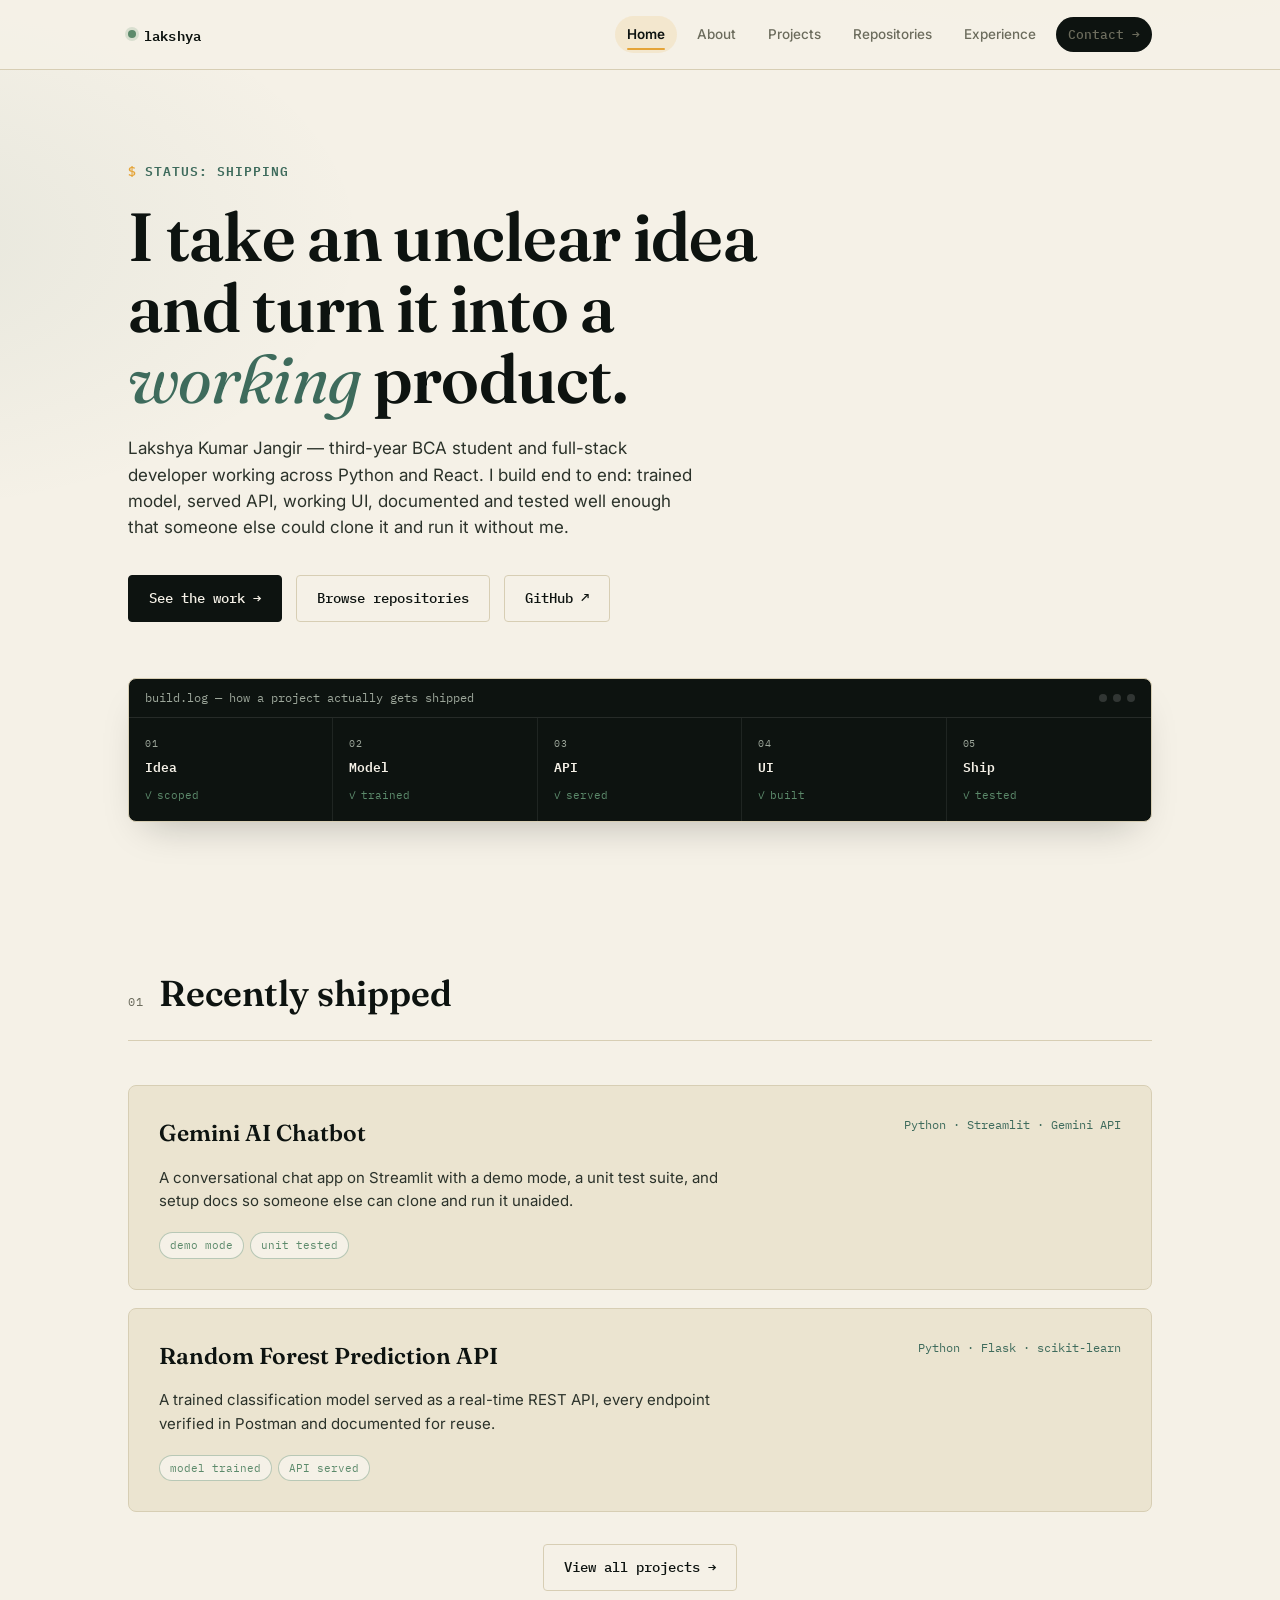
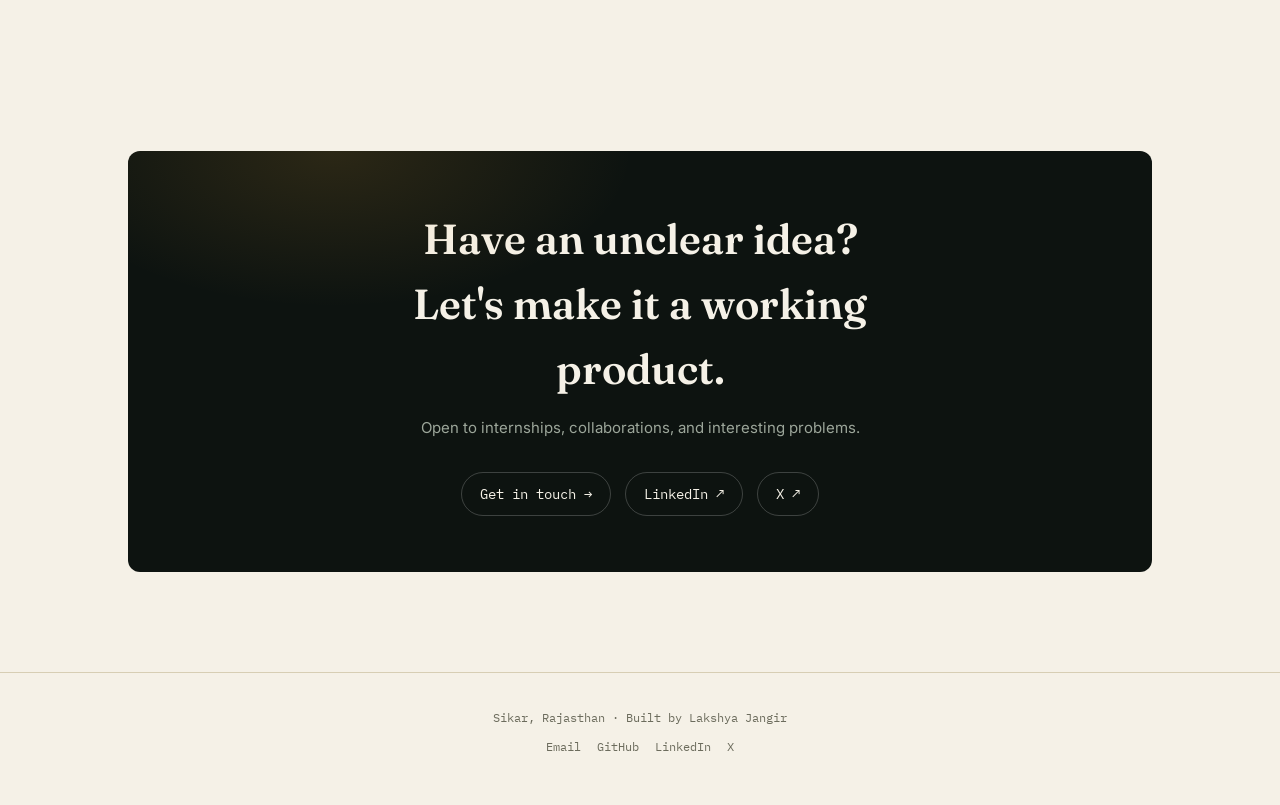
==== files/site/index.html @ 77c8418e "init" ====
<!DOCTYPE html>
<html lang="en">
<head>
<meta charset="UTF-8">
<meta name="viewport" content="width=device-width, initial-scale=1.0">
<title>Lakshya Jangir — Full-Stack Developer</title>
<meta name="description" content="Lakshya Kumar Jangir — Full-stack developer (Python/React) building working products end to end.">
<link rel="stylesheet" href="css/style.css">
</head>
<body>
<div id="scroll-progress"></div>

<header>
  <nav>
    <a class="logo" href="index.html"><span class="dot"></span>lakshya</a>
    <div class="navlinks">
      <a href="index.html">Home</a>
      <a href="about.html">About</a>
      <a href="projects.html">Projects</a>
      <a href="repositories.html">Repositories</a>
      <a href="experience.html">Experience</a>
      <a href="contact.html" class="nav-cta">Contact →</a>
    </div>
    <button class="navtoggle" aria-label="Menu"><span></span><span></span><span></span></button>
  </nav>
</header>

<main>
  <section class="hero" style="padding:88px 0 64px;">
    <div class="wrap">
      <div class="eyebrow">status: shipping</div>
      <h1 style="font-family:'Fraunces',serif; font-weight:600; font-size:clamp(38px,6vw,68px); line-height:1.04; letter-spacing:-0.01em; max-width:15ch;">
        I take an unclear idea and turn it into a <em style="font-style:italic; font-weight:400; color:var(--teal);">working</em> product.
      </h1>
      <p class="hero-sub" style="max-width:52ch; margin-top:22px; font-size:17px; color:#2b322a;">
        Lakshya Kumar Jangir — third-year BCA student and full-stack developer working across Python and React. I build end to end: trained model, served API, working UI, documented and tested well enough that someone else could clone it and run it without me.
      </p>
      <div class="hero-actions" style="display:flex; gap:14px; margin-top:34px; flex-wrap:wrap;">
        <a class="btn btn-primary" href="projects.html">See the work →</a>
        <a class="btn btn-ghost" href="repositories.html">Browse repositories</a>
        <a class="btn btn-ghost" href="https://github.com/lakshya0-coder" target="_blank" rel="noopener">GitHub ↗</a>
      </div>

      <div class="pipeline" style="margin-top:56px;">
        <div class="pipeline-head">
          <span>build.log — how a project actually gets shipped</span>
          <span class="lights"><span></span><span></span><span></span></span>
        </div>
        <div class="pipeline-stages">
          <div class="stage"><div class="num">01</div><div class="name">Idea</div><div class="status">scoped</div></div>
          <div class="stage"><div class="num">02</div><div class="name">Model</div><div class="status">trained</div></div>
          <div class="stage"><div class="num">03</div><div class="name">API</div><div class="status">served</div></div>
          <div class="stage"><div class="num">04</div><div class="name">UI</div><div class="status">built</div></div>
          <div class="stage"><div class="num">05</div><div class="name">Ship</div><div class="status">tested</div></div>
        </div>
      </div>
    </div>
  </section>

  <section>
    <div class="wrap">
      <div class="section-head sr">
        <span class="section-tag">01</span>
        <h2 class="section-title">Recently shipped</h2>
      </div>
      <div class="card-grid">
        <div class="card sr">
          <div class="card-top">
            <div class="card-title"><a href="https://github.com/lakshya0-coder/AI-Agent" target="_blank" rel="noopener">Gemini AI Chatbot</a></div>
            <div class="card-stack">Python · Streamlit · Gemini API</div>
          </div>
          <div class="card-desc">A conversational chat app on Streamlit with a demo mode, a unit test suite, and setup docs so someone else can clone and run it unaided.</div>
          <div class="chips"><span class="chip done">demo mode</span><span class="chip done">unit tested</span></div>
        </div>
        <div class="card sr sr-delay-1">
          <div class="card-top">
            <div class="card-title"><a href="https://github.com/lakshya0-coder/Random-Forest-API-Testing" target="_blank" rel="noopener">Random Forest Prediction API</a></div>
            <div class="card-stack">Python · Flask · scikit-learn</div>
          </div>
          <div class="card-desc">A trained classification model served as a real-time REST API, every endpoint verified in Postman and documented for reuse.</div>
          <div class="chips"><span class="chip done">model trained</span><span class="chip done">API served</span></div>
        </div>
      </div>
      <div style="text-align:center; margin-top:32px;">
        <a class="btn btn-ghost sr" href="projects.html">View all projects →</a>
      </div>
    </div>
  </section>

  <section>
    <div class="wrap">
      <div class="contact-box sr">
        <h2>Have an unclear idea? Let's make it a working product.</h2>
        <p>Open to internships, collaborations, and interesting problems.</p>
        <div class="contact-links">
          <a href="contact.html">Get in touch →</a>
          <a href="https://www.linkedin.com/in/lakshya2800/" target="_blank" rel="noopener">LinkedIn ↗</a>
          <a href="https://x.com/LakshyaJan44889" target="_blank" rel="noopener">X ↗</a>
        </div>
      </div>
    </div>
  </section>
</main>

<footer>
  <div>Sikar, Rajasthan · Built by Lakshya Jangir</div>
  <div class="foot-links">
    <a href="mailto:lakshyajangir5656@gmail.com">Email</a>
    <a href="https://github.com/lakshya0-coder" target="_blank" rel="noopener">GitHub</a>
    <a href="https://www.linkedin.com/in/lakshya2800/" target="_blank" rel="noopener">LinkedIn</a>
    <a href="https://x.com/LakshyaJan44889" target="_blank" rel="noopener">X</a>
  </div>
</footer>

<button id="to-top" aria-label="Back to top">↑</button>
<script src="js/main.js"></script>
</body>
</html>
---- files/site/css/style.css ----
/* ===================================================
   Lakshya Jangir — Portfolio
   Theme: "build.log" — a shipped-software pipeline
=================================================== */

@import url('https://fonts.googleapis.com/css2?family=Fraunces:opsz,wght@9..144,400;9..144,500;9..144,600;9..144,700&family=Inter:wght@400;500;600;700&family=IBM+Plex+Mono:wght@400;500;600&display=swap');

:root{
  --ink:#0D1310;
  --ink-2:#182019;
  --ink-3:#232D24;
  --paper:#F5F1E7;
  --paper-2:#EBE4D0;
  --paper-3:#E1D8BE;
  --amber:#E5A438;
  --amber-soft:rgba(229,164,56,0.14);
  --teal:#3E6B5C;
  --teal-soft:rgba(62,107,92,0.12);
  --rust:#C0603C;
  --rule:#D7CEB4;
  --muted:#6C6C5D;
  --muted-on-ink:#9CA69A;
  --ok:#5C8A6B;
  --radius:6px;
  --shadow:0 18px 40px -18px rgba(13,19,16,0.28);
}

*{box-sizing:border-box; margin:0; padding:0;}
html{scroll-behavior:smooth;}
@media (prefers-reduced-motion: reduce){
  html{scroll-behavior:auto;}
  *{animation-duration:0.01ms !important; animation-iteration-count:1 !important; transition-duration:0.01ms !important; scroll-behavior:auto !important;}
}

body{
  background:
    radial-gradient(1100px 520px at 85% -10%, rgba(229,164,56,0.09), transparent 60%),
    radial-gradient(900px 500px at -10% 10%, rgba(62,107,92,0.08), transparent 55%),
    var(--paper);
  color:var(--ink);
  font-family:'Inter', sans-serif;
  line-height:1.55;
  -webkit-font-smoothing:antialiased;
  overflow-x:hidden;
}
a{color:inherit;}
::selection{background:var(--amber); color:var(--ink);}
img{max-width:100%; display:block;}

.wrap{max-width:1080px; margin:0 auto; padding:0 28px;}

/* ---------- page load transition ---------- */
body{opacity:0; animation:pageIn 0.55s ease forwards;}
@keyframes pageIn{ to{opacity:1;} }
.reveal-up{opacity:0; transform:translateY(0);}

/* ---------- progress bar ---------- */
#scroll-progress{
  position:fixed; top:0; left:0; height:2px; width:0%;
  background:linear-gradient(90deg, var(--teal), var(--amber));
  z-index:200; transition:width 0.1s linear;
}

/* ---------- NAV ---------- */
header{
  position:sticky; top:0; z-index:100;
  background:rgba(245,241,231,0.86);
  backdrop-filter:blur(10px);
  border-bottom:1px solid var(--rule);
}
nav{
  display:flex; align-items:center; justify-content:space-between;
  padding:16px 28px; max-width:1080px; margin:0 auto;
}
.logo{
  font-family:'IBM Plex Mono', monospace;
  font-size:14px; font-weight:600;
  letter-spacing:0.01em;
  display:flex; align-items:center; gap:8px;
  text-decoration:none;
}
.logo .dot{
  width:8px; height:8px; border-radius:50%;
  background:var(--ok);
  box-shadow:0 0 0 3px rgba(92,138,107,0.18);
  animation:pulse 2.4s ease-in-out infinite;
  flex-shrink:0;
}
@keyframes pulse{
  0%,100%{box-shadow:0 0 0 3px rgba(92,138,107,0.18);}
  50%{box-shadow:0 0 0 6px rgba(92,138,107,0.06);}
}
.navlinks{display:flex; align-items:center; gap:8px; font-size:13.5px; font-weight:500;}
.navlinks a{
  text-decoration:none; color:var(--muted);
  padding:8px 12px; border-radius:100px;
  position:relative;
  transition:color 0.2s ease, background 0.2s ease;
}
.navlinks a:hover, .navlinks a:focus-visible{color:var(--ink); background:var(--paper-2);}
.navlinks a.active{color:var(--ink); background:var(--amber-soft); font-weight:600;}
.navlinks a.active::after{
  content:''; position:absolute; left:12px; right:12px; bottom:3px;
  height:2px; background:var(--amber); border-radius:2px;
}
.nav-cta{
  font-family:'IBM Plex Mono', monospace; font-size:12.5px;
  background:var(--ink); color:var(--paper);
  padding:9px 16px; border-radius:100px; text-decoration:none;
  transition:transform 0.18s ease, background 0.18s ease;
}
.nav-cta:hover{background:var(--ink-2); transform:translateY(-1px);}
.navtoggle{display:none;}
@media(max-width:760px){
  .navlinks{display:none;}
  .navtoggle{
    display:flex; flex-direction:column; gap:4px;
    background:none; border:none; cursor:pointer; padding:6px;
  }
  .navtoggle span{width:20px; height:2px; background:var(--ink); border-radius:2px;}
  .navlinks.open{
    display:flex; flex-direction:column;
    position:absolute; top:64px; left:0; right:0;
    background:var(--paper); border-bottom:1px solid var(--rule);
    padding:12px 28px 20px; gap:4px;
  }
  .navlinks.open a{padding:12px 14px;}
}

/* ---------- BUTTONS ---------- */
.btn{
  font-family:'IBM Plex Mono', monospace;
  font-size:13.5px; font-weight:500;
  padding:12px 20px;
  border-radius:4px;
  text-decoration:none;
  display:inline-flex; align-items:center; gap:8px;
  position:relative; overflow:hidden;
  transition:transform 0.18s ease, box-shadow 0.18s ease, border-color 0.18s ease;
  cursor:pointer; border:none;
}
.btn:active{transform:translateY(1px) scale(0.98);}
.btn-primary{
  background:var(--ink); color:var(--paper);
  border:1px solid var(--ink);
}
.btn-primary:hover{box-shadow:var(--shadow); transform:translateY(-2px);}
.btn-primary::before{
  content:''; position:absolute; inset:0;
  background:linear-gradient(120deg, transparent, rgba(229,164,56,0.35), transparent);
  transform:translateX(-120%);
  transition:transform 0.6s ease;
}
.btn-primary:hover::before{transform:translateX(120%);}
.btn-ghost{
  border:1px solid var(--rule); color:var(--ink); background:transparent;
}
.btn-ghost:hover{border-color:var(--teal); color:var(--teal); transform:translateY(-2px);}
.btn-amber{
  background:var(--amber); color:var(--ink); border:1px solid var(--amber);
}
.btn-amber:hover{transform:translateY(-2px); box-shadow:var(--shadow);}

/* ---------- SECTION HEADERS ---------- */
section{padding:80px 0;}
.section-head{
  display:flex; align-items:baseline; gap:16px;
  margin-bottom:44px;
  border-bottom:1px solid var(--rule);
  padding-bottom:18px;
}
.section-tag{
  font-family:'IBM Plex Mono', monospace;
  font-size:12px; color:var(--muted);
  letter-spacing:0.06em;
}
.section-title{
  font-family:'Fraunces', serif;
  font-size:clamp(26px, 3.4vw, 36px);
  font-weight:600;
}
.eyebrow{
  font-family:'IBM Plex Mono', monospace;
  font-size:12.5px; letter-spacing:0.08em; text-transform:uppercase;
  color:var(--teal); font-weight:600;
  display:inline-flex; align-items:center; gap:8px;
  margin-bottom:20px;
}
.eyebrow::before{content:'$'; color:var(--amber);}

/* ---------- scroll reveal ---------- */
.sr{opacity:0; transform:translateY(22px); transition:opacity 0.7s ease, transform 0.7s ease;}
.sr.in{opacity:1; transform:translateY(0);}
.sr-delay-1{transition-delay:0.08s;}
.sr-delay-2{transition-delay:0.16s;}
.sr-delay-3{transition-delay:0.24s;}
.sr-delay-4{transition-delay:0.32s;}

/* ---------- PAGE HERO (sub-pages) ---------- */
.page-hero{padding:68px 0 40px; border-bottom:1px solid var(--rule);}
.page-hero .eyebrow{margin-bottom:14px;}
.page-hero h1{
  font-family:'Fraunces', serif; font-weight:600;
  font-size:clamp(34px, 5.2vw, 54px); line-height:1.05; letter-spacing:-0.01em;
  max-width:18ch;
}
.page-hero p{max-width:56ch; margin-top:18px; font-size:16px; color:#2b322a;}

/* ---------- PIPELINE (signature element) ---------- */
.pipeline{
  border:1px solid var(--rule);
  border-radius:8px;
  background:var(--ink);
  color:var(--paper);
  overflow:hidden;
  box-shadow:var(--shadow);
}
.pipeline-head{
  display:flex; align-items:center; justify-content:space-between;
  padding:10px 16px;
  border-bottom:1px solid rgba(255,255,255,0.1);
  font-family:'IBM Plex Mono', monospace;
  font-size:11.5px;
  color:var(--muted-on-ink);
}
.pipeline-head .lights{display:flex; gap:6px;}
.pipeline-head .lights span{width:8px; height:8px; border-radius:50%; background:rgba(255,255,255,0.15);}
.pipeline-stages{display:grid; grid-template-columns:repeat(5, 1fr);}
.stage{
  padding:18px 16px;
  border-right:1px solid rgba(255,255,255,0.08);
  font-family:'IBM Plex Mono', monospace;
  opacity:0; transform:translateY(6px);
  animation:stageIn 0.5s ease forwards;
  cursor:default;
  transition:background 0.2s ease;
}
.stage:hover{background:rgba(255,255,255,0.04);}
.stage:last-child{border-right:none;}
.stage:nth-child(1){animation-delay:0.15s;}
.stage:nth-child(2){animation-delay:0.42s;}
.stage:nth-child(3){animation-delay:0.69s;}
.stage:nth-child(4){animation-delay:0.96s;}
.stage:nth-child(5){animation-delay:1.23s;}
@keyframes stageIn{ to{opacity:1; transform:translateY(0);} }
.stage .num{font-size:10px; color:var(--muted-on-ink); letter-spacing:0.08em;}
.stage .name{font-size:13px; margin-top:6px; font-weight:600;}
.stage .status{font-size:10.5px; margin-top:10px; color:var(--ok); display:flex; align-items:center; gap:5px;}
.stage .status::before{content:'✓';}
@media(max-width:760px){
  .pipeline-stages{grid-template-columns:1fr 1fr;}
  .stage{border-bottom:1px solid rgba(255,255,255,0.08);}
  .stage:nth-child(2n){border-right:none;}
}

/* ---------- CARDS: projects & repos ---------- */
.card-grid{display:grid; grid-template-columns:1fr; gap:18px;}
.card{
  border:1px solid var(--rule);
  border-radius:8px;
  padding:30px;
  background:var(--paper-2);
  transition:border-color 0.25s ease, transform 0.25s ease, box-shadow 0.25s ease;
  position:relative;
}
.card:hover{border-color:var(--teal); transform:translateY(-4px); box-shadow:var(--shadow);}
.card-top{display:flex; justify-content:space-between; align-items:flex-start; gap:20px; flex-wrap:wrap;}
.card-title{font-family:'Fraunces', serif; font-size:23px; font-weight:600;}
.card-title a{text-decoration:none; border-bottom:1px solid transparent; transition:border-color 0.2s ease;}
.card-title a:hover{border-bottom-color:var(--ink);}
.card-stack{font-family:'IBM Plex Mono', monospace; font-size:11.5px; color:var(--teal); text-align:right;}
.card-desc{margin-top:14px; max-width:64ch; color:#2b322a; font-size:15px;}
.card-desc ul{margin-top:10px; padding-left:18px;}
.card-desc li{margin-bottom:6px;}
.chips{margin-top:20px; display:flex; gap:6px; flex-wrap:wrap;}
.chip{
  font-family:'IBM Plex Mono', monospace; font-size:10.5px; padding:4px 10px;
  border-radius:100px; background:var(--paper); border:1px solid var(--rule); color:var(--muted);
}
.chip.done{color:var(--ok); border-color:rgba(92,138,107,0.4);}

/* ---------- repo cards (live GitHub) ---------- */
.repo-toolbar{
  display:flex; align-items:center; justify-content:space-between; gap:16px;
  margin-bottom:28px; flex-wrap:wrap;
}
.repo-filters{display:flex; gap:8px; flex-wrap:wrap;}
.filter-btn{
  font-family:'IBM Plex Mono', monospace; font-size:12px;
  padding:7px 14px; border-radius:100px; border:1px solid var(--rule);
  background:var(--paper); color:var(--muted); cursor:pointer;
  transition:all 0.2s ease;
}
.filter-btn:hover{border-color:var(--teal); color:var(--teal);}
.filter-btn.active{background:var(--ink); color:var(--paper); border-color:var(--ink);}
.repo-count{font-family:'IBM Plex Mono', monospace; font-size:12px; color:var(--muted);}
.repo-grid{display:grid; grid-template-columns:repeat(2, 1fr); gap:16px;}
@media(max-width:700px){ .repo-grid{grid-template-columns:1fr;} }
.repo-card{
  border:1px solid var(--rule); border-radius:8px; padding:22px;
  background:var(--paper-2);
  opacity:0; transform:translateY(14px);
  animation:cardIn 0.5s ease forwards;
  transition:border-color 0.2s ease, transform 0.2s ease;
  text-decoration:none; color:var(--ink); display:block;
}
.repo-card:hover{border-color:var(--amber); transform:translateY(-3px);}
@keyframes cardIn{ to{opacity:1; transform:translateY(0);} }
.repo-card-top{display:flex; align-items:center; justify-content:space-between; gap:10px;}
.repo-card-name{font-family:'IBM Plex Mono', monospace; font-weight:600; font-size:14.5px; word-break:break-word;}
.repo-arrow{color:var(--muted); transition:transform 0.2s ease;}
.repo-card:hover .repo-arrow{transform:translate(3px,-3px); color:var(--amber);}
.repo-card-desc{margin-top:10px; font-size:13.5px; color:var(--muted); min-height:20px;}
.repo-card-meta{
  margin-top:16px; display:flex; align-items:center; gap:14px;
  font-family:'IBM Plex Mono', monospace; font-size:11.5px; color:var(--muted);
}
.lang-dot{width:8px; height:8px; border-radius:50%; display:inline-block; margin-right:5px;}
.repo-skel{
  border:1px solid var(--rule); border-radius:8px; height:118px;
  background:linear-gradient(100deg, var(--paper-2) 30%, var(--paper-3) 50%, var(--paper-2) 70%);
  background-size:200% 100%;
  animation:shimmer 1.4s ease-in-out infinite;
}
@keyframes shimmer{ 0%{background-position:200% 0;} 100%{background-position:-200% 0;} }
.repo-error{
  font-family:'IBM Plex Mono', monospace; font-size:13px; color:var(--rust);
  border:1px dashed var(--rust); border-radius:8px; padding:20px; grid-column:1/-1;
}

/* ---------- ABOUT facts ---------- */
.about-grid{display:grid; grid-template-columns:1.3fr 1fr; gap:56px;}
.about-grid p{margin-bottom:16px; font-size:16px; color:#2b322a;}
.about-grid p:last-child{margin-bottom:0;}
.facts{font-family:'IBM Plex Mono', monospace; font-size:13px;}
.facts dt{color:var(--muted); margin-top:16px;}
.facts dt:first-child{margin-top:0;}
.facts dd{color:var(--ink); font-weight:600; margin-top:2px;}
@media(max-width:760px){ .about-grid{grid-template-columns:1fr;} }

/* ---------- timeline (experience) ---------- */
.timeline{position:relative; padding-left:28px;}
.timeline::before{
  content:''; position:absolute; left:5px; top:6px; bottom:6px; width:1px;
  background:var(--rule);
}
.exp-item{position:relative; padding-bottom:40px;}
.exp-item:last-child{padding-bottom:0;}
.exp-item::before{
  content:''; position:absolute; left:-28px; top:4px;
  width:11px; height:11px; border-radius:50%;
  background:var(--paper); border:2px solid var(--teal);
}
.exp-date{font-family:'IBM Plex Mono', monospace; font-size:12.5px; color:var(--muted); margin-bottom:6px;}
.exp-role{font-weight:700; font-size:17px;}
.exp-org{color:var(--teal); font-size:14px; margin-top:2px; font-weight:500;}
.exp-list{margin-top:12px; padding-left:18px; color:#2b322a; font-size:14.5px;}
.exp-list li{margin-bottom:6px;}

/* ---------- skills ---------- */
.skills-grid{
  display:grid; grid-template-columns:repeat(4, 1fr); gap:1px;
  background:var(--rule); border:1px solid var(--rule); border-radius:8px; overflow:hidden;
}
.skill-col{background:var(--paper); padding:22px; transition:background 0.2s ease;}
.skill-col:hover{background:var(--paper-2);}
.skill-col h3{
  font-family:'IBM Plex Mono', monospace; font-size:11.5px; text-transform:uppercase;
  letter-spacing:0.06em; color:var(--muted); margin-bottom:12px;
}
.skill-col ul{list-style:none; font-size:14.5px;}
.skill-col li{padding:4px 0; position:relative; padding-left:14px;}
.skill-col li::before{content:'—'; position:absolute; left:0; color:var(--amber);}
@media(max-width:760px){ .skills-grid{grid-template-columns:1fr 1fr;} }
@media(max-width:480px){ .skills-grid{grid-template-columns:1fr;} }

/* ---------- contact ---------- */
.contact-box{
  background:var(--ink); color:var(--paper); border-radius:12px; padding:56px 40px; text-align:center;
  position:relative; overflow:hidden;
}
.contact-box::before{
  content:''; position:absolute; inset:0;
  background:radial-gradient(500px 260px at 20% 0%, rgba(229,164,56,0.14), transparent 60%);
  pointer-events:none;
}
.contact-box h2{font-family:'Fraunces', serif; font-weight:600; font-size:clamp(28px, 4vw, 42px); max-width:18ch; margin:0 auto;}
.contact-box p{color:var(--muted-on-ink); margin-top:14px; font-size:15px;}
.contact-links{display:flex; justify-content:center; gap:14px; margin-top:32px; flex-wrap:wrap;}
.contact-links a{
  font-family:'IBM Plex Mono', monospace; font-size:13.5px;
  padding:11px 18px; border:1px solid rgba(255,255,255,0.2);
  border-radius:100px; text-decoration:none;
  transition:border-color 0.2s ease, background 0.2s ease, transform 0.2s ease;
  display:inline-flex; align-items:center; gap:7px;
}
.contact-links a:hover{border-color:var(--amber); background:rgba(229,164,56,0.08); transform:translateY(-2px);}

/* ---------- contact form ---------- */
.form-grid{display:grid; gap:16px; max-width:560px; margin:0 auto;}
.field{text-align:left;}
.field label{font-family:'IBM Plex Mono', monospace; font-size:11.5px; color:var(--muted-on-ink); display:block; margin-bottom:6px;}
.field input, .field textarea{
  width:100%; background:rgba(255,255,255,0.06); border:1px solid rgba(255,255,255,0.16);
  border-radius:5px; padding:11px 13px; color:var(--paper); font-family:'Inter',sans-serif; font-size:14px;
  transition:border-color 0.2s ease, background 0.2s ease;
}
.field input:focus, .field textarea:focus{outline:none; border-color:var(--amber); background:rgba(255,255,255,0.09);}
.field textarea{resize:vertical; min-height:90px;}
.form-note{font-family:'IBM Plex Mono', monospace; font-size:11.5px; color:var(--muted-on-ink); margin-top:14px;}

/* ---------- footer ---------- */
footer{
  padding:36px 0 48px; text-align:center;
  font-family:'IBM Plex Mono', monospace; font-size:12px; color:var(--muted);
  border-top:1px solid var(--rule); margin-top:20px;
}
footer .foot-links{display:flex; justify-content:center; gap:16px; margin-top:10px; flex-wrap:wrap;}
footer a{text-decoration:none; transition:color 0.2s ease;}
footer a:hover{color:var(--teal);}

/* ---------- back to top ---------- */
#to-top{
  position:fixed; right:22px; bottom:22px; z-index:80;
  width:42px; height:42px; border-radius:50%;
  background:var(--ink); color:var(--paper); border:none; cursor:pointer;
  display:flex; align-items:center; justify-content:center;
  opacity:0; pointer-events:none; transform:translateY(10px);
  transition:opacity 0.25s ease, transform 0.25s ease, background 0.2s ease;
  box-shadow:var(--shadow);
}
#to-top.show{opacity:1; pointer-events:auto; transform:translateY(0);}
#to-top:hover{background:var(--ink-2);}

:focus-visible{outline:2px solid var(--amber); outline-offset:2px;}
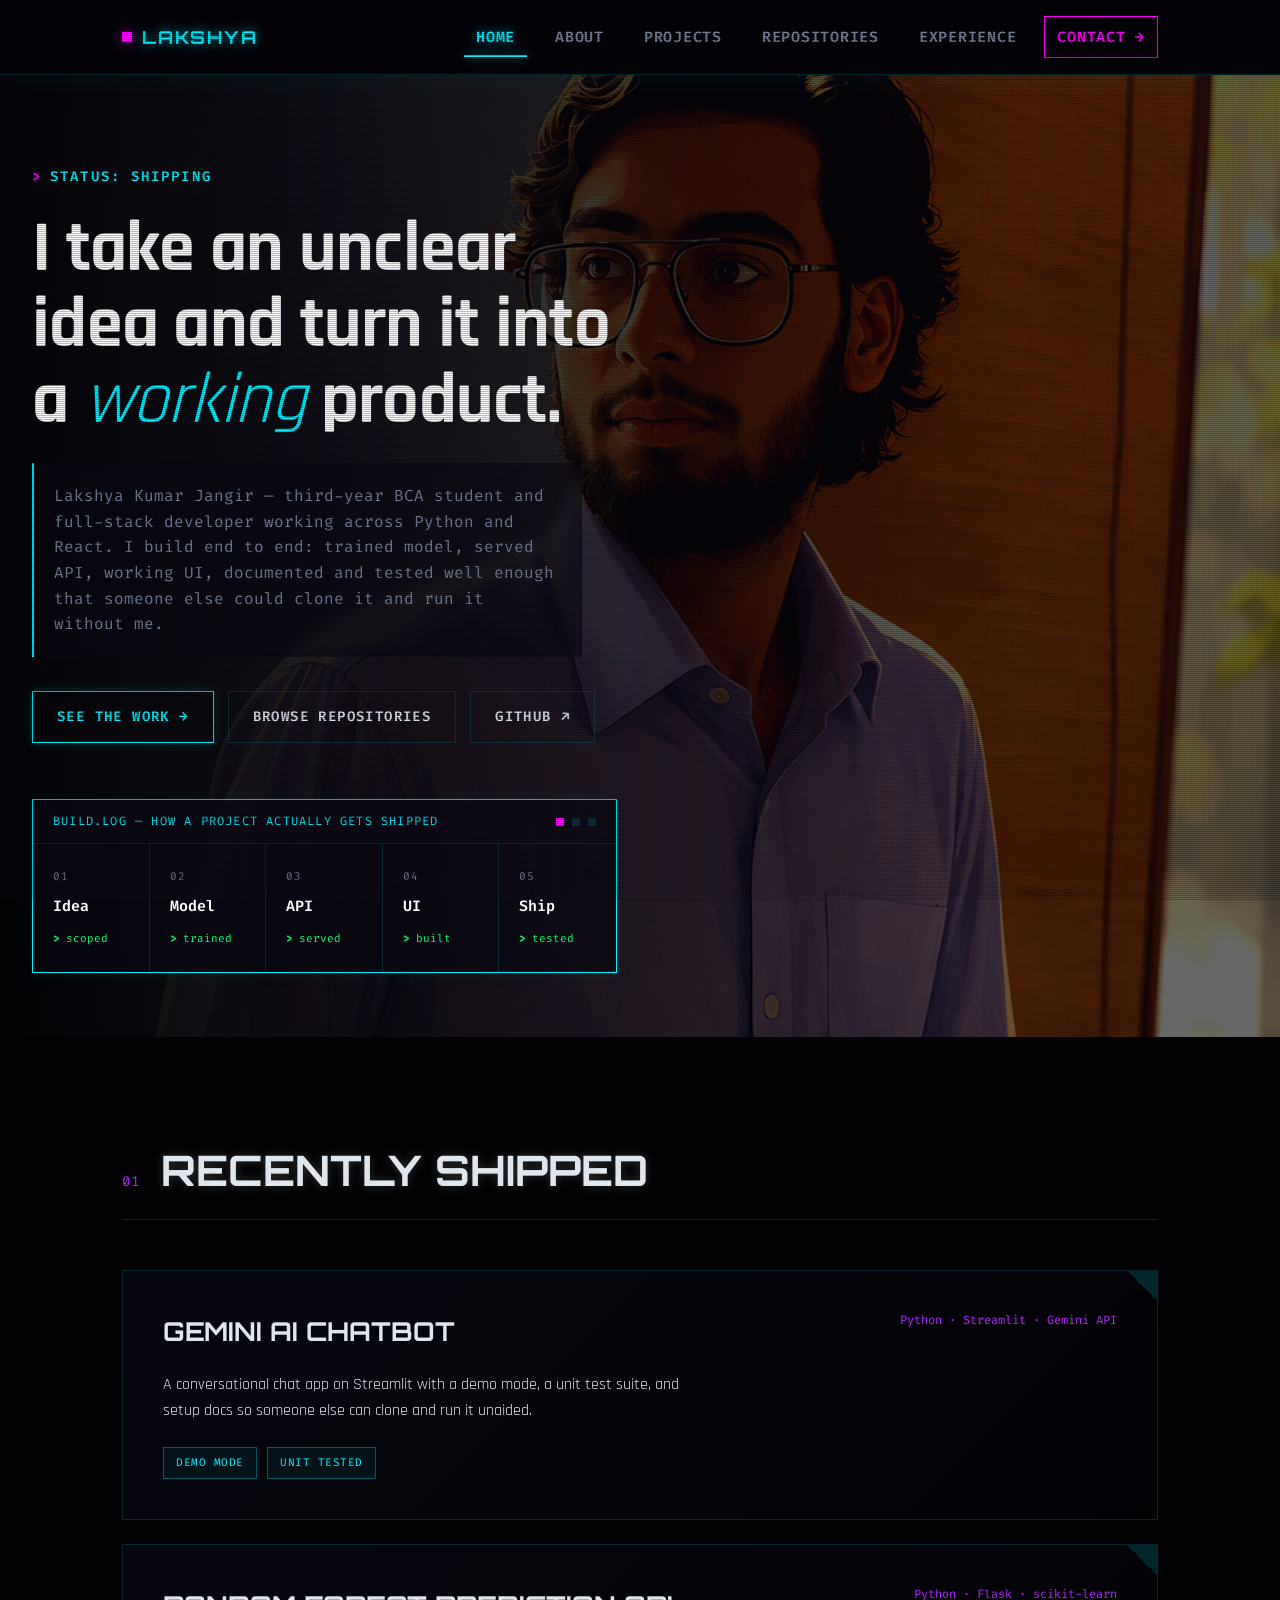
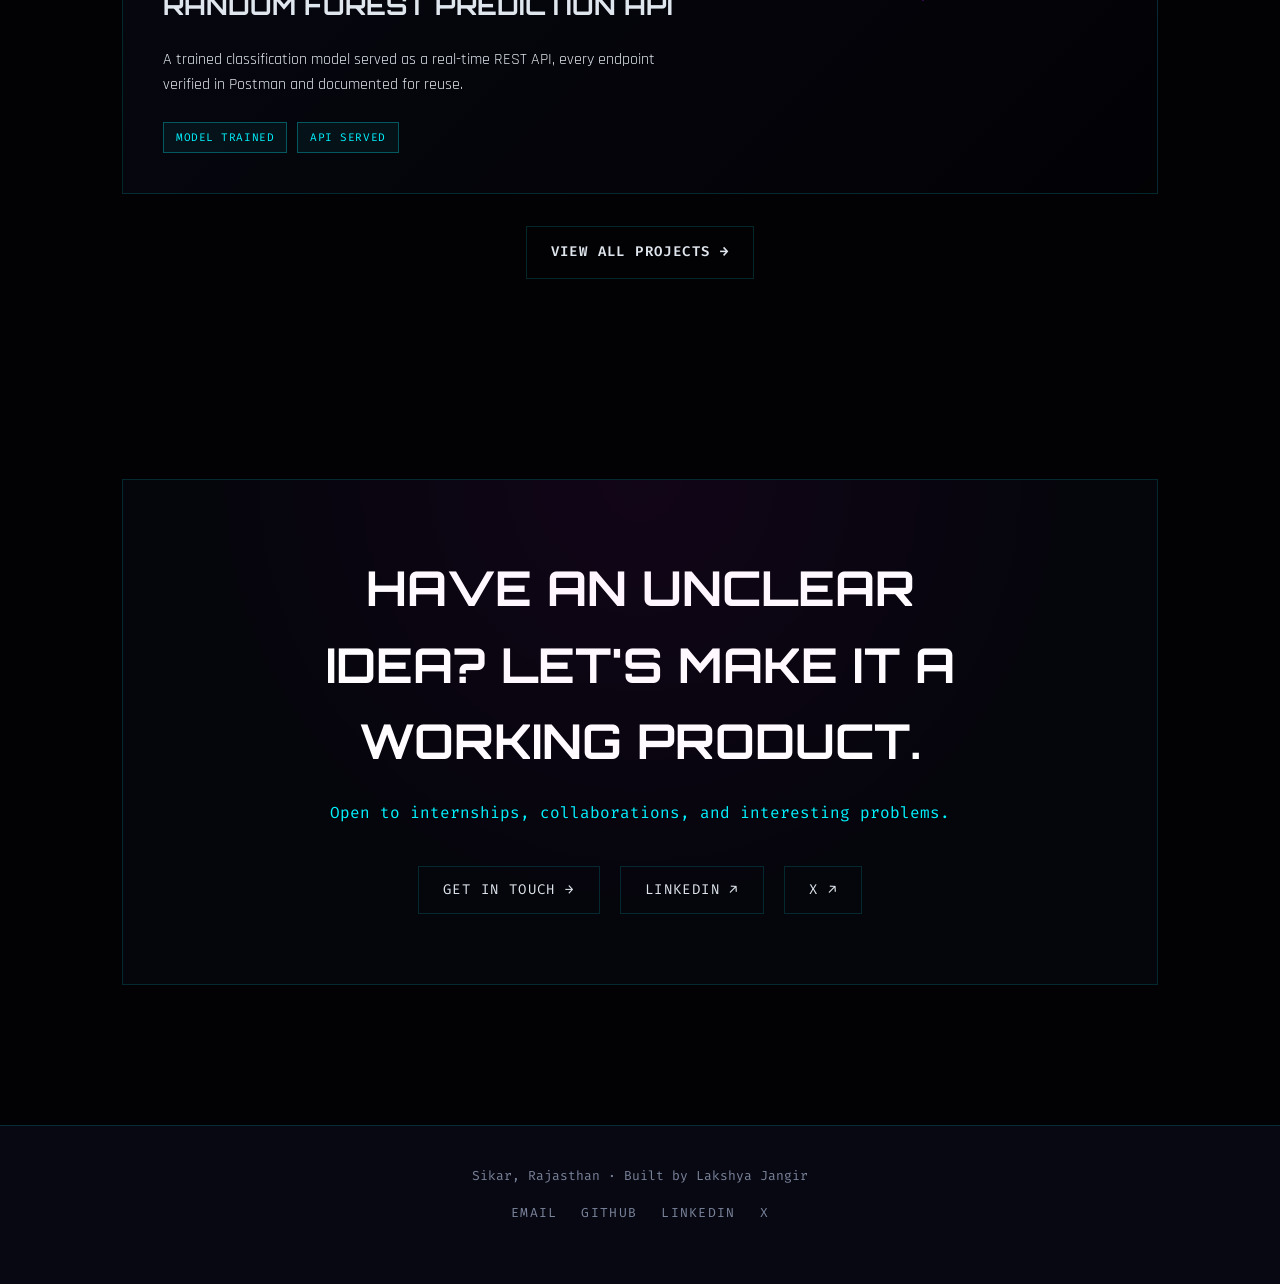
==== commit ae988142: "Update portfolio hero section to left-aligned aesthetic with portrait image" ====
--- a/files/site/index.html
+++ b/files/site/index.html
@@ -1,118 +1,151 @@
 <!DOCTYPE html>
 <html lang="en">
+
 <head>
-<meta charset="UTF-8">
-<meta name="viewport" content="width=device-width, initial-scale=1.0">
-<title>Lakshya Jangir — Full-Stack Developer</title>
-<meta name="description" content="Lakshya Kumar Jangir — Full-stack developer (Python/React) building working products end to end.">
-<link rel="stylesheet" href="css/style.css">
+  <meta charset="UTF-8">
+  <meta name="viewport" content="width=device-width, initial-scale=1.0">
+  <title>Lakshya Jangir — Full-Stack Developer</title>
+  <meta name="description"
+    content="Lakshya Kumar Jangir — Full-stack developer (Python/React) building working products end to end.">
+  <link rel="stylesheet" href="css/style.css">
 </head>
+
 <body>
-<div id="scroll-progress"></div>
+  <div id="scroll-progress"></div>
 
-<header>
-  <nav>
-    <a class="logo" href="index.html"><span class="dot"></span>lakshya</a>
-    <div class="navlinks">
-      <a href="index.html">Home</a>
-      <a href="about.html">About</a>
-      <a href="projects.html">Projects</a>
-      <a href="repositories.html">Repositories</a>
-      <a href="experience.html">Experience</a>
-      <a href="contact.html" class="nav-cta">Contact →</a>
-    </div>
-    <button class="navtoggle" aria-label="Menu"><span></span><span></span><span></span></button>
-  </nav>
-</header>
+  <header>
+    <nav>
+      <a class="logo" href="index.html"><span class="dot"></span>lakshya</a>
+      <div class="navlinks">
+        <a href="index.html">Home</a>
+        <a href="about.html">About</a>
+        <a href="projects.html">Projects</a>
+        <a href="repositories.html">Repositories</a>
+        <a href="experience.html">Experience</a>
+        <a href="contact.html" class="nav-cta">Contact →</a>
+      </div>
+      <button class="navtoggle" aria-label="Menu"><span></span><span></span><span></span></button>
+    </nav>
+  </header>
 
-<main>
-  <section class="hero" style="padding:88px 0 64px;">
-    <div class="wrap">
-      <div class="eyebrow">status: shipping</div>
-      <h1 style="font-family:'Fraunces',serif; font-weight:600; font-size:clamp(38px,6vw,68px); line-height:1.04; letter-spacing:-0.01em; max-width:15ch;">
-        I take an unclear idea and turn it into a <em style="font-style:italic; font-weight:400; color:var(--teal);">working</em> product.
-      </h1>
-      <p class="hero-sub" style="max-width:52ch; margin-top:22px; font-size:17px; color:#2b322a;">
-        Lakshya Kumar Jangir — third-year BCA student and full-stack developer working across Python and React. I build end to end: trained model, served API, working UI, documented and tested well enough that someone else could clone it and run it without me.
-      </p>
-      <div class="hero-actions" style="display:flex; gap:14px; margin-top:34px; flex-wrap:wrap;">
-        <a class="btn btn-primary" href="projects.html">See the work →</a>
-        <a class="btn btn-ghost" href="repositories.html">Browse repositories</a>
-        <a class="btn btn-ghost" href="https://github.com/lakshya0-coder" target="_blank" rel="noopener">GitHub ↗</a>
-      </div>
+  <main>
+    <section class="hero" style="padding:88px 0 64px;">
+      <img src="bg.png" alt="Background" class="video-bg">
+      <div class="hero-overlay"></div>
+      <div class="wrap">
+        <div class="eyebrow">status: shipping</div>
+        <h1>
+          I take an unclear idea and turn it into a <em>working</em> product.
+        </h1>
+        <p class="hero-sub">
+          Lakshya Kumar Jangir — third-year BCA student and full-stack developer working across Python and React. I
+          build end to end: trained model, served API, working UI, documented and tested well enough that someone else
+          could clone it and run it without me.
+        </p>
+        <div class="hero-actions" style="display:flex; gap:14px; margin-top:34px; flex-wrap:wrap;">
+          <a class="btn btn-primary" href="projects.html">See the work →</a>
+          <a class="btn btn-ghost" href="repositories.html">Browse repositories</a>
+          <a class="btn btn-ghost" href="https://github.com/lakshya0-coder" target="_blank" rel="noopener">GitHub ↗</a>
+        </div>
 
-      <div class="pipeline" style="margin-top:56px;">
-        <div class="pipeline-head">
-          <span>build.log — how a project actually gets shipped</span>
-          <span class="lights"><span></span><span></span><span></span></span>
-        </div>
-        <div class="pipeline-stages">
-          <div class="stage"><div class="num">01</div><div class="name">Idea</div><div class="status">scoped</div></div>
-          <div class="stage"><div class="num">02</div><div class="name">Model</div><div class="status">trained</div></div>
-          <div class="stage"><div class="num">03</div><div class="name">API</div><div class="status">served</div></div>
-          <div class="stage"><div class="num">04</div><div class="name">UI</div><div class="status">built</div></div>
-          <div class="stage"><div class="num">05</div><div class="name">Ship</div><div class="status">tested</div></div>
+        <div class="pipeline" style="margin-top:56px;">
+          <div class="pipeline-head">
+            <span>build.log — how a project actually gets shipped</span>
+            <span class="lights"><span></span><span></span><span></span></span>
+          </div>
+          <div class="pipeline-stages">
+            <div class="stage">
+              <div class="num">01</div>
+              <div class="name">Idea</div>
+              <div class="status">scoped</div>
+            </div>
+            <div class="stage">
+              <div class="num">02</div>
+              <div class="name">Model</div>
+              <div class="status">trained</div>
+            </div>
+            <div class="stage">
+              <div class="num">03</div>
+              <div class="name">API</div>
+              <div class="status">served</div>
+            </div>
+            <div class="stage">
+              <div class="num">04</div>
+              <div class="name">UI</div>
+              <div class="status">built</div>
+            </div>
+            <div class="stage">
+              <div class="num">05</div>
+              <div class="name">Ship</div>
+              <div class="status">tested</div>
+            </div>
+          </div>
         </div>
       </div>
-    </div>
-  </section>
+    </section>
 
-  <section>
-    <div class="wrap">
-      <div class="section-head sr">
-        <span class="section-tag">01</span>
-        <h2 class="section-title">Recently shipped</h2>
-      </div>
-      <div class="card-grid">
-        <div class="card sr">
-          <div class="card-top">
-            <div class="card-title"><a href="https://github.com/lakshya0-coder/AI-Agent" target="_blank" rel="noopener">Gemini AI Chatbot</a></div>
-            <div class="card-stack">Python · Streamlit · Gemini API</div>
+    <section>
+      <div class="wrap">
+        <div class="section-head sr">
+          <span class="section-tag">01</span>
+          <h2 class="section-title">Recently shipped</h2>
+        </div>
+        <div class="card-grid">
+          <div class="card sr">
+            <div class="card-top">
+              <div class="card-title"><a href="https://github.com/lakshya0-coder/AI-Agent" target="_blank"
+                  rel="noopener">Gemini AI Chatbot</a></div>
+              <div class="card-stack">Python · Streamlit · Gemini API</div>
+            </div>
+            <div class="card-desc">A conversational chat app on Streamlit with a demo mode, a unit test suite, and setup
+              docs so someone else can clone and run it unaided.</div>
+            <div class="chips"><span class="chip done">demo mode</span><span class="chip done">unit tested</span></div>
           </div>
-          <div class="card-desc">A conversational chat app on Streamlit with a demo mode, a unit test suite, and setup docs so someone else can clone and run it unaided.</div>
-          <div class="chips"><span class="chip done">demo mode</span><span class="chip done">unit tested</span></div>
+          <div class="card sr sr-delay-1">
+            <div class="card-top">
+              <div class="card-title"><a href="https://github.com/lakshya0-coder/Random-Forest-API-Testing"
+                  target="_blank" rel="noopener">Random Forest Prediction API</a></div>
+              <div class="card-stack">Python · Flask · scikit-learn</div>
+            </div>
+            <div class="card-desc">A trained classification model served as a real-time REST API, every endpoint
+              verified in Postman and documented for reuse.</div>
+            <div class="chips"><span class="chip done">model trained</span><span class="chip done">API served</span>
+            </div>
+          </div>
         </div>
-        <div class="card sr sr-delay-1">
-          <div class="card-top">
-            <div class="card-title"><a href="https://github.com/lakshya0-coder/Random-Forest-API-Testing" target="_blank" rel="noopener">Random Forest Prediction API</a></div>
-            <div class="card-stack">Python · Flask · scikit-learn</div>
-          </div>
-          <div class="card-desc">A trained classification model served as a real-time REST API, every endpoint verified in Postman and documented for reuse.</div>
-          <div class="chips"><span class="chip done">model trained</span><span class="chip done">API served</span></div>
+        <div style="text-align:center; margin-top:32px;">
+          <a class="btn btn-ghost sr" href="projects.html">View all projects →</a>
         </div>
       </div>
-      <div style="text-align:center; margin-top:32px;">
-        <a class="btn btn-ghost sr" href="projects.html">View all projects →</a>
-      </div>
-    </div>
-  </section>
+    </section>
 
-  <section>
-    <div class="wrap">
-      <div class="contact-box sr">
-        <h2>Have an unclear idea? Let's make it a working product.</h2>
-        <p>Open to internships, collaborations, and interesting problems.</p>
-        <div class="contact-links">
-          <a href="contact.html">Get in touch →</a>
-          <a href="https://www.linkedin.com/in/lakshya2800/" target="_blank" rel="noopener">LinkedIn ↗</a>
-          <a href="https://x.com/LakshyaJan44889" target="_blank" rel="noopener">X ↗</a>
+    <section>
+      <div class="wrap">
+        <div class="contact-box sr">
+          <h2>Have an unclear idea? Let's make it a working product.</h2>
+          <p>Open to internships, collaborations, and interesting problems.</p>
+          <div class="contact-links">
+            <a href="contact.html">Get in touch →</a>
+            <a href="https://www.linkedin.com/in/lakshya2800/" target="_blank" rel="noopener">LinkedIn ↗</a>
+            <a href="https://x.com/LakshyaJan44889" target="_blank" rel="noopener">X ↗</a>
+          </div>
         </div>
       </div>
+    </section>
+  </main>
+
+  <footer>
+    <div>Sikar, Rajasthan · Built by Lakshya Jangir</div>
+    <div class="foot-links">
+      <a href="mailto:lakshyajangir5656@gmail.com">Email</a>
+      <a href="https://github.com/lakshya0-coder" target="_blank" rel="noopener">GitHub</a>
+      <a href="https://www.linkedin.com/in/lakshya2800/" target="_blank" rel="noopener">LinkedIn</a>
+      <a href="https://x.com/LakshyaJan44889" target="_blank" rel="noopener">X</a>
     </div>
-  </section>
-</main>
+  </footer>
 
-<footer>
-  <div>Sikar, Rajasthan · Built by Lakshya Jangir</div>
-  <div class="foot-links">
-    <a href="mailto:lakshyajangir5656@gmail.com">Email</a>
-    <a href="https://github.com/lakshya0-coder" target="_blank" rel="noopener">GitHub</a>
-    <a href="https://www.linkedin.com/in/lakshya2800/" target="_blank" rel="noopener">LinkedIn</a>
-    <a href="https://x.com/LakshyaJan44889" target="_blank" rel="noopener">X</a>
-  </div>
-</footer>
+  <button id="to-top" aria-label="Back to top">↑</button>
+  <script src="js/main.js"></script>
+</body>
 
-<button id="to-top" aria-label="Back to top">↑</button>
-<script src="js/main.js"></script>
-</body>
-</html>
+</html>
--- a/files/site/css/style.css
+++ b/files/site/css/style.css
@@ -1,28 +1,27 @@
 /* ===================================================
    Lakshya Jangir — Portfolio
-   Theme: "build.log" — a shipped-software pipeline
+   Theme: "Neon Logic" — High-tech, Cyberpunk
 =================================================== */
 
-@import url('https://fonts.googleapis.com/css2?family=Fraunces:opsz,wght@9..144,400;9..144,500;9..144,600;9..144,700&family=Inter:wght@400;500;600;700&family=IBM+Plex+Mono:wght@400;500;600&display=swap');
+@import url('https://fonts.googleapis.com/css2?family=Orbitron:wght@400;500;700;900&family=Rajdhani:wght@400;500;600;700&family=Fira+Code:wght@400;500;600&display=swap');
 
 :root{
-  --ink:#0D1310;
-  --ink-2:#182019;
-  --ink-3:#232D24;
-  --paper:#F5F1E7;
-  --paper-2:#EBE4D0;
-  --paper-3:#E1D8BE;
-  --amber:#E5A438;
-  --amber-soft:rgba(229,164,56,0.14);
-  --teal:#3E6B5C;
-  --teal-soft:rgba(62,107,92,0.12);
-  --rust:#C0603C;
-  --rule:#D7CEB4;
-  --muted:#6C6C5D;
-  --muted-on-ink:#9CA69A;
-  --ok:#5C8A6B;
-  --radius:6px;
-  --shadow:0 18px 40px -18px rgba(13,19,16,0.28);
+  --bg-main: #020205;
+  --bg-elevated: #080812;
+  --bg-soft: #0c0c1a;
+  --text-main: #e0e6ed;
+  --text-muted: #7a849b;
+  --neon-cyan: #00f3ff;
+  --neon-pink: #ff00ff;
+  --neon-purple: #b026ff;
+  --neon-green: #00ff66;
+  --rule: rgba(0, 243, 255, 0.15);
+  --shadow-cyan: 0 0 10px rgba(0,243,255,0.5), 0 0 20px rgba(0,243,255,0.3);
+  --shadow-pink: 0 0 10px rgba(255,0,255,0.5), 0 0 20px rgba(255,0,255,0.3);
+  
+  --font-display: 'Orbitron', sans-serif;
+  --font-body: 'Rajdhani', sans-serif;
+  --font-mono: 'Fira Code', monospace;
 }
 
 *{box-sizing:border-box; margin:0; padding:0;}
@@ -33,403 +32,504 @@
 }
 
 body{
-  background:
-    radial-gradient(1100px 520px at 85% -10%, rgba(229,164,56,0.09), transparent 60%),
-    radial-gradient(900px 500px at -10% 10%, rgba(62,107,92,0.08), transparent 55%),
-    var(--paper);
-  color:var(--ink);
-  font-family:'Inter', sans-serif;
-  line-height:1.55;
-  -webkit-font-smoothing:antialiased;
-  overflow-x:hidden;
-}
+  background-color: var(--bg-main);
+  color: var(--text-main);
+  font-family: var(--font-body);
+  line-height: 1.6;
+  -webkit-font-smoothing: antialiased;
+  overflow-x: hidden;
+  font-size: 17px;
+}
+
+/* Scanlines */
+body::after {
+  content: " ";
+  display: block;
+  position: fixed;
+  top: 0;
+  left: 0;
+  bottom: 0;
+  right: 0;
+  background: linear-gradient(rgba(18, 16, 16, 0) 50%, rgba(0, 0, 0, 0.25) 50%), linear-gradient(90deg, rgba(255, 0, 0, 0.06), rgba(0, 255, 0, 0.02), rgba(0, 0, 255, 0.06));
+  z-index: 999;
+  background-size: 100% 2px, 3px 100%;
+  pointer-events: none;
+  animation: scanlines-anim 10s linear infinite;
+}
+@keyframes scanlines-anim {
+  0% { background-position: 0 0, 0 0; }
+  100% { background-position: 0 100%, 0 0; }
+}
+
 a{color:inherit;}
-::selection{background:var(--amber); color:var(--ink);}
+::selection{background:var(--neon-pink); color:#fff;}
 img{max-width:100%; display:block;}
 
-.wrap{max-width:1080px; margin:0 auto; padding:0 28px;}
-
-/* ---------- page load transition ---------- */
-body{opacity:0; animation:pageIn 0.55s ease forwards;}
-@keyframes pageIn{ to{opacity:1;} }
-.reveal-up{opacity:0; transform:translateY(0);}
+.wrap{max-width:1100px; margin:0 auto; padding:0 32px; position:relative; z-index:2;}
 
 /* ---------- progress bar ---------- */
 #scroll-progress{
-  position:fixed; top:0; left:0; height:2px; width:0%;
-  background:linear-gradient(90deg, var(--teal), var(--amber));
+  position:fixed; top:0; left:0; height:3px; width:0%;
+  background:linear-gradient(90deg, var(--neon-purple), var(--neon-cyan));
   z-index:200; transition:width 0.1s linear;
+  box-shadow: var(--shadow-cyan);
 }
 
 /* ---------- NAV ---------- */
 header{
   position:sticky; top:0; z-index:100;
-  background:rgba(245,241,231,0.86);
+  background:rgba(2, 2, 5, 0.85);
   backdrop-filter:blur(10px);
   border-bottom:1px solid var(--rule);
+  box-shadow: 0 4px 30px rgba(0,243,255,0.05);
 }
 nav{
   display:flex; align-items:center; justify-content:space-between;
-  padding:16px 28px; max-width:1080px; margin:0 auto;
+  padding:16px 32px; max-width:1100px; margin:0 auto;
 }
 .logo{
-  font-family:'IBM Plex Mono', monospace;
-  font-size:14px; font-weight:600;
-  letter-spacing:0.01em;
-  display:flex; align-items:center; gap:8px;
+  font-family: var(--font-display);
+  font-size: 18px; font-weight:700;
+  letter-spacing: 0.1em;
+  display:flex; align-items:center; gap:10px;
   text-decoration:none;
+  color: var(--neon-cyan);
+  text-shadow: var(--shadow-cyan);
+  text-transform: uppercase;
 }
 .logo .dot{
-  width:8px; height:8px; border-radius:50%;
-  background:var(--ok);
-  box-shadow:0 0 0 3px rgba(92,138,107,0.18);
-  animation:pulse 2.4s ease-in-out infinite;
-  flex-shrink:0;
-}
-@keyframes pulse{
-  0%,100%{box-shadow:0 0 0 3px rgba(92,138,107,0.18);}
-  50%{box-shadow:0 0 0 6px rgba(92,138,107,0.06);}
-}
-.navlinks{display:flex; align-items:center; gap:8px; font-size:13.5px; font-weight:500;}
+  width:10px; height:10px; background:var(--neon-pink);
+  box-shadow: var(--shadow-pink);
+  animation: pulse-neon 2s infinite alternate;
+}
+@keyframes pulse-neon {
+  0% { box-shadow: 0 0 5px var(--neon-pink); }
+  100% { box-shadow: 0 0 15px var(--neon-pink), 0 0 25px var(--neon-pink); }
+}
+
+.navlinks{display:flex; align-items:center; gap:16px; font-size:15px; font-weight:600; font-family:var(--font-mono);}
 .navlinks a{
-  text-decoration:none; color:var(--muted);
-  padding:8px 12px; border-radius:100px;
+  text-decoration:none; color:var(--text-muted);
+  padding:8px 12px;
   position:relative;
-  transition:color 0.2s ease, background 0.2s ease;
-}
-.navlinks a:hover, .navlinks a:focus-visible{color:var(--ink); background:var(--paper-2);}
-.navlinks a.active{color:var(--ink); background:var(--amber-soft); font-weight:600;}
+  transition:all 0.3s ease;
+  text-transform: uppercase;
+  letter-spacing: 0.05em;
+}
+.navlinks a:hover, .navlinks a:focus-visible{
+  color:var(--neon-cyan);
+  text-shadow: 0 0 8px rgba(0,243,255,0.6);
+}
+.navlinks a.active{color:var(--neon-cyan); text-shadow: var(--shadow-cyan);}
 .navlinks a.active::after{
-  content:''; position:absolute; left:12px; right:12px; bottom:3px;
-  height:2px; background:var(--amber); border-radius:2px;
+  content:''; position:absolute; left:0; right:0; bottom:0;
+  height:2px; background:var(--neon-cyan);
+  box-shadow: var(--shadow-cyan);
 }
 .nav-cta{
-  font-family:'IBM Plex Mono', monospace; font-size:12.5px;
-  background:var(--ink); color:var(--paper);
-  padding:9px 16px; border-radius:100px; text-decoration:none;
-  transition:transform 0.18s ease, background 0.18s ease;
-}
-.nav-cta:hover{background:var(--ink-2); transform:translateY(-1px);}
+  border: 1px solid var(--neon-pink);
+  color: var(--neon-pink) !important;
+  box-shadow: inset 0 0 10px rgba(255,0,255,0.1);
+}
+.nav-cta:hover{
+  background: var(--neon-pink);
+  color: #fff !important;
+  box-shadow: 0 0 15px var(--neon-pink) !important;
+}
+
 .navtoggle{display:none;}
 @media(max-width:760px){
   .navlinks{display:none;}
   .navtoggle{
-    display:flex; flex-direction:column; gap:4px;
+    display:flex; flex-direction:column; gap:5px;
     background:none; border:none; cursor:pointer; padding:6px;
   }
-  .navtoggle span{width:20px; height:2px; background:var(--ink); border-radius:2px;}
+  .navtoggle span{width:24px; height:2px; background:var(--neon-cyan); box-shadow:var(--shadow-cyan);}
   .navlinks.open{
     display:flex; flex-direction:column;
-    position:absolute; top:64px; left:0; right:0;
-    background:var(--paper); border-bottom:1px solid var(--rule);
-    padding:12px 28px 20px; gap:4px;
+    position:absolute; top:65px; left:0; right:0;
+    background:rgba(8, 8, 18, 0.95); border-bottom:1px solid var(--neon-cyan);
+    padding:20px 32px; gap:10px;
   }
-  .navlinks.open a{padding:12px 14px;}
 }
 
 /* ---------- BUTTONS ---------- */
 .btn{
-  font-family:'IBM Plex Mono', monospace;
-  font-size:13.5px; font-weight:500;
-  padding:12px 20px;
-  border-radius:4px;
+  font-family: var(--font-mono);
+  font-size: 14px; font-weight:600; text-transform: uppercase;
+  padding:14px 24px;
   text-decoration:none;
+  display:inline-flex; align-items:center; gap:10px;
+  position:relative; overflow:hidden;
+  transition:all 0.3s ease;
+  cursor:pointer; border:none;
+  letter-spacing: 0.1em;
+  background: transparent;
+  z-index: 1;
+}
+.btn::before {
+  content: ''; position: absolute; top: 0; left: 0; width: 0; height: 100%;
+  transition: all 0.3s ease; z-index: -1;
+}
+.btn-primary{
+  border: 1px solid var(--neon-cyan);
+  color: var(--neon-cyan);
+  box-shadow: 0 0 10px rgba(0,243,255,0.2);
+}
+.btn-primary::before { background: var(--neon-cyan); }
+.btn-primary:hover { color: var(--bg-main); box-shadow: var(--shadow-cyan); }
+.btn-primary:hover::before { width: 100%; }
+
+.btn-ghost{
+  border: 1px solid var(--rule); color: var(--text-main);
+}
+.btn-ghost:hover{ border-color: var(--neon-purple); color: var(--neon-purple); text-shadow: 0 0 8px var(--neon-purple); }
+
+.btn-amber{ /* Now Pink */
+  border: 1px solid var(--neon-pink);
+  color: var(--neon-pink);
+}
+.btn-amber::before { background: var(--neon-pink); }
+.btn-amber:hover { color: #fff; box-shadow: var(--shadow-pink); }
+.btn-amber:hover::before { width: 100%; }
+
+/* ---------- SECTION HEADERS ---------- */
+section{padding:100px 0; position:relative;}
+.section-head{
+  display:flex; align-items:baseline; gap:20px;
+  margin-bottom:50px;
+  border-bottom:1px solid var(--rule);
+  padding-bottom:15px;
+}
+.section-tag{
+  font-family: var(--font-mono);
+  font-size: 14px; color:var(--neon-purple);
+  letter-spacing: 0.1em;
+}
+.section-title{
+  font-family: var(--font-display);
+  font-size: clamp(28px, 4vw, 42px);
+  font-weight: 700;
+  text-transform: uppercase;
+  color: var(--text-main);
+  text-shadow: 0 0 10px rgba(255,255,255,0.2);
+}
+
+.eyebrow{
+  font-family: var(--font-mono);
+  font-size: 14px; letter-spacing: 0.15em; text-transform: uppercase;
+  color: var(--neon-cyan); font-weight:600;
   display:inline-flex; align-items:center; gap:8px;
-  position:relative; overflow:hidden;
-  transition:transform 0.18s ease, box-shadow 0.18s ease, border-color 0.18s ease;
-  cursor:pointer; border:none;
-}
-.btn:active{transform:translateY(1px) scale(0.98);}
-.btn-primary{
-  background:var(--ink); color:var(--paper);
-  border:1px solid var(--ink);
-}
-.btn-primary:hover{box-shadow:var(--shadow); transform:translateY(-2px);}
-.btn-primary::before{
-  content:''; position:absolute; inset:0;
-  background:linear-gradient(120deg, transparent, rgba(229,164,56,0.35), transparent);
-  transform:translateX(-120%);
-  transition:transform 0.6s ease;
-}
-.btn-primary:hover::before{transform:translateX(120%);}
-.btn-ghost{
-  border:1px solid var(--rule); color:var(--ink); background:transparent;
-}
-.btn-ghost:hover{border-color:var(--teal); color:var(--teal); transform:translateY(-2px);}
-.btn-amber{
-  background:var(--amber); color:var(--ink); border:1px solid var(--amber);
-}
-.btn-amber:hover{transform:translateY(-2px); box-shadow:var(--shadow);}
-
-/* ---------- SECTION HEADERS ---------- */
-section{padding:80px 0;}
-.section-head{
-  display:flex; align-items:baseline; gap:16px;
-  margin-bottom:44px;
-  border-bottom:1px solid var(--rule);
-  padding-bottom:18px;
-}
-.section-tag{
-  font-family:'IBM Plex Mono', monospace;
-  font-size:12px; color:var(--muted);
-  letter-spacing:0.06em;
-}
-.section-title{
-  font-family:'Fraunces', serif;
-  font-size:clamp(26px, 3.4vw, 36px);
-  font-weight:600;
-}
-.eyebrow{
-  font-family:'IBM Plex Mono', monospace;
-  font-size:12.5px; letter-spacing:0.08em; text-transform:uppercase;
-  color:var(--teal); font-weight:600;
-  display:inline-flex; align-items:center; gap:8px;
-  margin-bottom:20px;
-}
-.eyebrow::before{content:'$'; color:var(--amber);}
+  margin-bottom:24px;
+}
+.eyebrow::before{content:'>'; color:var(--neon-pink); font-weight: 900;}
 
 /* ---------- scroll reveal ---------- */
-.sr{opacity:0; transform:translateY(22px); transition:opacity 0.7s ease, transform 0.7s ease;}
+.sr{opacity:0; transform:translateY(30px); transition:opacity 0.8s ease, transform 0.8s ease;}
 .sr.in{opacity:1; transform:translateY(0);}
-.sr-delay-1{transition-delay:0.08s;}
-.sr-delay-2{transition-delay:0.16s;}
-.sr-delay-3{transition-delay:0.24s;}
-.sr-delay-4{transition-delay:0.32s;}
-
-/* ---------- PAGE HERO (sub-pages) ---------- */
-.page-hero{padding:68px 0 40px; border-bottom:1px solid var(--rule);}
-.page-hero .eyebrow{margin-bottom:14px;}
-.page-hero h1{
-  font-family:'Fraunces', serif; font-weight:600;
-  font-size:clamp(34px, 5.2vw, 54px); line-height:1.05; letter-spacing:-0.01em;
-  max-width:18ch;
-}
-.page-hero p{max-width:56ch; margin-top:18px; font-size:16px; color:#2b322a;}
-
-/* ---------- PIPELINE (signature element) ---------- */
+.sr-delay-1{transition-delay:0.1s;}
+.sr-delay-2{transition-delay:0.2s;}
+.sr-delay-3{transition-delay:0.3s;}
+
+/* ---------- HERO ---------- */
+.hero {
+  position: relative;
+  min-height: 100vh;
+  display: flex;
+  align-items: center;
+  padding: 88px 0 64px;
+  overflow: hidden;
+}
+
+.video-bg {
+  position: absolute;
+  top: 0; left: 0; width: 100%; height: 100%;
+  object-fit: cover;
+  z-index: 0;
+  opacity: 0.4;
+  filter: contrast(1.2) saturate(1.2);
+  mix-blend-mode: screen;
+}
+
+.hero-overlay {
+  position: absolute;
+  top: 0; left: 0; width: 100%; height: 100%;
+  background: linear-gradient(to right, var(--bg-main) 0%, transparent 80%);
+  z-index: 1;
+}
+
+.hero .wrap {
+  text-align: left;
+  margin-left: 0; /* Align the container to the left of the page */
+  max-width: 800px;
+}
+
+.hero h1 {
+  font-family: var(--font-body); font-weight: 700;
+  font-size: clamp(38px, 6vw, 72px); line-height: 1.05; letter-spacing: -0.01em;
+  max-width: 15ch;
+  color: #ffffff;
+  margin-bottom: 24px;
+}
+.hero h1 em {
+  font-style: italic;
+  font-weight: 400;
+  color: var(--neon-cyan);
+  text-shadow: none;
+}
+.hero-sub {
+  font-family: var(--font-mono);
+  max-width: 55ch; font-size: 16px; color: var(--text-muted);
+  background: rgba(8, 8, 18, 0.6);
+  padding: 20px; border-left: 2px solid var(--neon-cyan);
+  backdrop-filter: blur(5px);
+}
+
+.hero-actions {
+  display:flex; gap:16px; margin-top:40px; flex-wrap:wrap;
+}
+
+/* ---------- PIPELINE ---------- */
 .pipeline{
-  border:1px solid var(--rule);
-  border-radius:8px;
-  background:var(--ink);
-  color:var(--paper);
-  overflow:hidden;
-  box-shadow:var(--shadow);
+  border:1px solid var(--neon-cyan);
+  background: rgba(8, 8, 18, 0.7);
+  box-shadow: 0 0 20px rgba(0,243,255,0.05);
+  backdrop-filter: blur(10px);
 }
 .pipeline-head{
   display:flex; align-items:center; justify-content:space-between;
-  padding:10px 16px;
-  border-bottom:1px solid rgba(255,255,255,0.1);
-  font-family:'IBM Plex Mono', monospace;
-  font-size:11.5px;
-  color:var(--muted-on-ink);
-}
-.pipeline-head .lights{display:flex; gap:6px;}
-.pipeline-head .lights span{width:8px; height:8px; border-radius:50%; background:rgba(255,255,255,0.15);}
+  padding:12px 20px;
+  border-bottom:1px solid var(--rule);
+  font-family: var(--font-mono); font-size: 12px; color: var(--neon-cyan);
+  text-transform: uppercase; letter-spacing: 0.1em;
+}
+.pipeline-head .lights{display:flex; gap:8px;}
+.pipeline-head .lights span{width:8px; height:8px; border-radius:0; background:var(--rule);}
+.pipeline-head .lights span:nth-child(1){background: var(--neon-pink);}
 .pipeline-stages{display:grid; grid-template-columns:repeat(5, 1fr);}
 .stage{
-  padding:18px 16px;
-  border-right:1px solid rgba(255,255,255,0.08);
-  font-family:'IBM Plex Mono', monospace;
-  opacity:0; transform:translateY(6px);
-  animation:stageIn 0.5s ease forwards;
-  cursor:default;
-  transition:background 0.2s ease;
-}
-.stage:hover{background:rgba(255,255,255,0.04);}
+  padding:24px 20px;
+  border-right:1px solid var(--rule);
+  font-family: var(--font-mono);
+  transition:all 0.3s ease;
+  position: relative;
+  overflow: hidden;
+}
+.stage:hover{background:rgba(0,243,255,0.05);}
+.stage::before {
+  content: ''; position: absolute; bottom: 0; left: 0; width: 100%; height: 2px;
+  background: var(--neon-cyan); transform: scaleX(0); transform-origin: left; transition: transform 0.3s;
+}
+.stage:hover::before { transform: scaleX(1); }
 .stage:last-child{border-right:none;}
-.stage:nth-child(1){animation-delay:0.15s;}
-.stage:nth-child(2){animation-delay:0.42s;}
-.stage:nth-child(3){animation-delay:0.69s;}
-.stage:nth-child(4){animation-delay:0.96s;}
-.stage:nth-child(5){animation-delay:1.23s;}
-@keyframes stageIn{ to{opacity:1; transform:translateY(0);} }
-.stage .num{font-size:10px; color:var(--muted-on-ink); letter-spacing:0.08em;}
-.stage .name{font-size:13px; margin-top:6px; font-weight:600;}
-.stage .status{font-size:10.5px; margin-top:10px; color:var(--ok); display:flex; align-items:center; gap:5px;}
-.stage .status::before{content:'✓';}
+.stage .num{font-size:11px; color:var(--text-muted); letter-spacing:0.1em;}
+.stage .name{font-size:15px; margin-top:8px; font-weight:600; color: #fff;}
+.stage .status{font-size:11px; margin-top:12px; color:var(--neon-green); display:flex; align-items:center; gap:6px;}
+.stage .status::before{content:'>'; font-weight:bold;}
+
 @media(max-width:760px){
-  .pipeline-stages{grid-template-columns:1fr 1fr;}
-  .stage{border-bottom:1px solid rgba(255,255,255,0.08);}
-  .stage:nth-child(2n){border-right:none;}
-}
-
-/* ---------- CARDS: projects & repos ---------- */
-.card-grid{display:grid; grid-template-columns:1fr; gap:18px;}
+  .pipeline-stages{grid-template-columns:1fr;}
+  .stage{border-right:none; border-bottom:1px solid var(--rule);}
+}
+
+/* ---------- CARDS ---------- */
+.card-grid{display:grid; grid-template-columns:1fr; gap:24px;}
 .card{
   border:1px solid var(--rule);
-  border-radius:8px;
-  padding:30px;
-  background:var(--paper-2);
-  transition:border-color 0.25s ease, transform 0.25s ease, box-shadow 0.25s ease;
+  padding:40px;
+  background: linear-gradient(135deg, rgba(8,8,18,0.8), rgba(2,2,5,0.9));
+  transition:all 0.3s ease;
   position:relative;
-}
-.card:hover{border-color:var(--teal); transform:translateY(-4px); box-shadow:var(--shadow);}
+  overflow: hidden;
+}
+.card::after {
+  content: ''; position: absolute; top: 0; right: 0; width: 30px; height: 30px;
+  background: linear-gradient(to bottom left, var(--rule) 50%, transparent 50%);
+}
+.card:hover{
+  border-color:var(--neon-cyan);
+  box-shadow: 0 0 30px rgba(0,243,255,0.1);
+  transform: translateY(-5px);
+}
 .card-top{display:flex; justify-content:space-between; align-items:flex-start; gap:20px; flex-wrap:wrap;}
-.card-title{font-family:'Fraunces', serif; font-size:23px; font-weight:600;}
-.card-title a{text-decoration:none; border-bottom:1px solid transparent; transition:border-color 0.2s ease;}
-.card-title a:hover{border-bottom-color:var(--ink);}
-.card-stack{font-family:'IBM Plex Mono', monospace; font-size:11.5px; color:var(--teal); text-align:right;}
-.card-desc{margin-top:14px; max-width:64ch; color:#2b322a; font-size:15px;}
-.card-desc ul{margin-top:10px; padding-left:18px;}
-.card-desc li{margin-bottom:6px;}
-.chips{margin-top:20px; display:flex; gap:6px; flex-wrap:wrap;}
+.card-title{font-family: var(--font-display); font-size:26px; font-weight:700; text-transform:uppercase;}
+.card-title a{text-decoration:none; transition:color 0.2s ease;}
+.card-title a:hover{color:var(--neon-cyan); text-shadow: var(--shadow-cyan);}
+.card-stack{font-family:var(--font-mono); font-size:12px; color:var(--neon-purple); text-align:right;}
+.card-desc{margin-top:20px; max-width:65ch; color:var(--text-main); font-size:16px;}
+.card-desc ul{margin-top:12px; padding-left:20px;}
+.card-desc li{margin-bottom:8px;}
+.card-desc li::marker { color: var(--neon-cyan); }
+.chips{margin-top:24px; display:flex; gap:10px; flex-wrap:wrap;}
 .chip{
-  font-family:'IBM Plex Mono', monospace; font-size:10.5px; padding:4px 10px;
-  border-radius:100px; background:var(--paper); border:1px solid var(--rule); color:var(--muted);
-}
-.chip.done{color:var(--ok); border-color:rgba(92,138,107,0.4);}
-
-/* ---------- repo cards (live GitHub) ---------- */
+  font-family:var(--font-mono); font-size:11px; padding:6px 12px;
+  background: rgba(0,243,255,0.05); border:1px solid var(--rule); color:var(--text-muted);
+  text-transform: uppercase; letter-spacing: 0.05em;
+}
+.chip.done{color:var(--neon-cyan); border-color:rgba(0,243,255,0.3);}
+
+/* ---------- repo cards ---------- */
 .repo-toolbar{
   display:flex; align-items:center; justify-content:space-between; gap:16px;
-  margin-bottom:28px; flex-wrap:wrap;
-}
-.repo-filters{display:flex; gap:8px; flex-wrap:wrap;}
+  margin-bottom:30px; flex-wrap:wrap;
+}
+.repo-filters{display:flex; gap:10px; flex-wrap:wrap;}
 .filter-btn{
-  font-family:'IBM Plex Mono', monospace; font-size:12px;
-  padding:7px 14px; border-radius:100px; border:1px solid var(--rule);
-  background:var(--paper); color:var(--muted); cursor:pointer;
+  font-family:var(--font-mono); font-size:12px; text-transform: uppercase;
+  padding:8px 16px; border:1px solid var(--rule);
+  background:transparent; color:var(--text-muted); cursor:pointer;
   transition:all 0.2s ease;
 }
-.filter-btn:hover{border-color:var(--teal); color:var(--teal);}
-.filter-btn.active{background:var(--ink); color:var(--paper); border-color:var(--ink);}
-.repo-count{font-family:'IBM Plex Mono', monospace; font-size:12px; color:var(--muted);}
-.repo-grid{display:grid; grid-template-columns:repeat(2, 1fr); gap:16px;}
+.filter-btn:hover{border-color:var(--neon-cyan); color:var(--neon-cyan);}
+.filter-btn.active{background:var(--neon-cyan); color:var(--bg-main); border-color:var(--neon-cyan); font-weight: 600;}
+.repo-count{font-family:var(--font-mono); font-size:13px; color:var(--neon-purple);}
+.repo-grid{display:grid; grid-template-columns:repeat(2, 1fr); gap:20px;}
 @media(max-width:700px){ .repo-grid{grid-template-columns:1fr;} }
 .repo-card{
-  border:1px solid var(--rule); border-radius:8px; padding:22px;
-  background:var(--paper-2);
+  border:1px solid var(--rule); padding:24px;
+  background: rgba(8,8,18,0.6);
   opacity:0; transform:translateY(14px);
   animation:cardIn 0.5s ease forwards;
-  transition:border-color 0.2s ease, transform 0.2s ease;
-  text-decoration:none; color:var(--ink); display:block;
-}
-.repo-card:hover{border-color:var(--amber); transform:translateY(-3px);}
+  transition:all 0.2s ease;
+  text-decoration:none; color:var(--text-main); display:block;
+  position: relative;
+}
+.repo-card:hover{
+  border-color:var(--neon-pink);
+  box-shadow: 0 0 15px rgba(255,0,255,0.15);
+  transform: translateY(-3px);
+}
 @keyframes cardIn{ to{opacity:1; transform:translateY(0);} }
 .repo-card-top{display:flex; align-items:center; justify-content:space-between; gap:10px;}
-.repo-card-name{font-family:'IBM Plex Mono', monospace; font-weight:600; font-size:14.5px; word-break:break-word;}
-.repo-arrow{color:var(--muted); transition:transform 0.2s ease;}
-.repo-card:hover .repo-arrow{transform:translate(3px,-3px); color:var(--amber);}
-.repo-card-desc{margin-top:10px; font-size:13.5px; color:var(--muted); min-height:20px;}
+.repo-card-name{font-family:var(--font-mono); font-weight:600; font-size:16px; word-break:break-word; color: #fff;}
+.repo-arrow{color:var(--rule); transition:all 0.2s ease; font-family: var(--font-mono);}
+.repo-card:hover .repo-arrow{transform:translate(3px,-3px); color:var(--neon-pink);}
+.repo-card-desc{margin-top:12px; font-size:14px; color:var(--text-muted); min-height:20px;}
 .repo-card-meta{
-  margin-top:16px; display:flex; align-items:center; gap:14px;
-  font-family:'IBM Plex Mono', monospace; font-size:11.5px; color:var(--muted);
-}
-.lang-dot{width:8px; height:8px; border-radius:50%; display:inline-block; margin-right:5px;}
+  margin-top:20px; display:flex; align-items:center; gap:16px;
+  font-family:var(--font-mono); font-size:12px; color:var(--text-muted);
+}
+.lang-dot{width:8px; height:8px; display:inline-block; margin-right:6px;}
 .repo-skel{
-  border:1px solid var(--rule); border-radius:8px; height:118px;
-  background:linear-gradient(100deg, var(--paper-2) 30%, var(--paper-3) 50%, var(--paper-2) 70%);
+  border:1px solid var(--rule); height:130px;
+  background:linear-gradient(90deg, rgba(8,8,18,0.6) 25%, rgba(12,12,26,0.8) 50%, rgba(8,8,18,0.6) 75%);
   background-size:200% 100%;
-  animation:shimmer 1.4s ease-in-out infinite;
+  animation:shimmer 1.5s ease-in-out infinite;
 }
 @keyframes shimmer{ 0%{background-position:200% 0;} 100%{background-position:-200% 0;} }
-.repo-error{
-  font-family:'IBM Plex Mono', monospace; font-size:13px; color:var(--rust);
-  border:1px dashed var(--rust); border-radius:8px; padding:20px; grid-column:1/-1;
-}
 
 /* ---------- ABOUT facts ---------- */
-.about-grid{display:grid; grid-template-columns:1.3fr 1fr; gap:56px;}
-.about-grid p{margin-bottom:16px; font-size:16px; color:#2b322a;}
-.about-grid p:last-child{margin-bottom:0;}
-.facts{font-family:'IBM Plex Mono', monospace; font-size:13px;}
-.facts dt{color:var(--muted); margin-top:16px;}
+.about-grid{display:grid; grid-template-columns:1.4fr 1fr; gap:60px;}
+.about-grid p{margin-bottom:20px; font-size:17px; color:var(--text-main);}
+.facts{
+  font-family:var(--font-mono); font-size:14px;
+  background: rgba(8,8,18,0.6); padding: 30px; border: 1px solid var(--rule);
+}
+.facts dt{color:var(--neon-purple); margin-top:20px; text-transform: uppercase; letter-spacing: 0.05em;}
 .facts dt:first-child{margin-top:0;}
-.facts dd{color:var(--ink); font-weight:600; margin-top:2px;}
+.facts dd{color:#fff; font-weight:600; margin-top:4px;}
 @media(max-width:760px){ .about-grid{grid-template-columns:1fr;} }
 
 /* ---------- timeline (experience) ---------- */
-.timeline{position:relative; padding-left:28px;}
+.timeline{position:relative; padding-left:30px;}
 .timeline::before{
-  content:''; position:absolute; left:5px; top:6px; bottom:6px; width:1px;
+  content:''; position:absolute; left:6px; top:6px; bottom:6px; width:1px;
   background:var(--rule);
 }
-.exp-item{position:relative; padding-bottom:40px;}
+.exp-item{position:relative; padding-bottom:50px;}
 .exp-item:last-child{padding-bottom:0;}
 .exp-item::before{
-  content:''; position:absolute; left:-28px; top:4px;
-  width:11px; height:11px; border-radius:50%;
-  background:var(--paper); border:2px solid var(--teal);
-}
-.exp-date{font-family:'IBM Plex Mono', monospace; font-size:12.5px; color:var(--muted); margin-bottom:6px;}
-.exp-role{font-weight:700; font-size:17px;}
-.exp-org{color:var(--teal); font-size:14px; margin-top:2px; font-weight:500;}
-.exp-list{margin-top:12px; padding-left:18px; color:#2b322a; font-size:14.5px;}
-.exp-list li{margin-bottom:6px;}
+  content:''; position:absolute; left:-29px; top:4px;
+  width:12px; height:12px;
+  background:var(--bg-main); border:2px solid var(--neon-cyan);
+  box-shadow: 0 0 10px var(--neon-cyan);
+}
+.exp-date{font-family:var(--font-mono); font-size:13px; color:var(--neon-purple); margin-bottom:8px; text-transform: uppercase;}
+.exp-role{font-family:var(--font-display); font-weight:700; font-size:22px; color: #fff;}
+.exp-org{color:var(--text-muted); font-size:15px; margin-top:4px; font-family: var(--font-mono);}
+.exp-list{margin-top:16px; padding-left:20px; color:var(--text-main); font-size:15px;}
+.exp-list li{margin-bottom:8px;}
+.exp-list li::marker { content: '> '; color: var(--neon-cyan); font-family: var(--font-mono); }
 
 /* ---------- skills ---------- */
 .skills-grid{
   display:grid; grid-template-columns:repeat(4, 1fr); gap:1px;
-  background:var(--rule); border:1px solid var(--rule); border-radius:8px; overflow:hidden;
-}
-.skill-col{background:var(--paper); padding:22px; transition:background 0.2s ease;}
-.skill-col:hover{background:var(--paper-2);}
+  background:var(--rule); border:1px solid var(--rule);
+}
+.skill-col{background:rgba(8,8,18,0.8); padding:30px; transition:all 0.3s ease;}
+.skill-col:hover{background:rgba(12,12,26,0.9); box-shadow: inset 0 0 20px rgba(0,243,255,0.05);}
 .skill-col h3{
-  font-family:'IBM Plex Mono', monospace; font-size:11.5px; text-transform:uppercase;
-  letter-spacing:0.06em; color:var(--muted); margin-bottom:12px;
-}
-.skill-col ul{list-style:none; font-size:14.5px;}
-.skill-col li{padding:4px 0; position:relative; padding-left:14px;}
-.skill-col li::before{content:'—'; position:absolute; left:0; color:var(--amber);}
+  font-family:var(--font-display); font-size:14px; text-transform:uppercase;
+  letter-spacing:0.1em; color:var(--neon-cyan); margin-bottom:20px;
+}
+.skill-col ul{list-style:none; font-size:15px; font-family: var(--font-mono);}
+.skill-col li{padding:6px 0; position:relative; padding-left:20px;}
+.skill-col li::before{content:'//'; position:absolute; left:0; color:var(--text-muted);}
 @media(max-width:760px){ .skills-grid{grid-template-columns:1fr 1fr;} }
 @media(max-width:480px){ .skills-grid{grid-template-columns:1fr;} }
 
 /* ---------- contact ---------- */
 .contact-box{
-  background:var(--ink); color:var(--paper); border-radius:12px; padding:56px 40px; text-align:center;
+  background:rgba(8,8,18,0.6); color:var(--text-main); border: 1px solid var(--rule); padding:70px 40px; text-align:center;
   position:relative; overflow:hidden;
 }
 .contact-box::before{
   content:''; position:absolute; inset:0;
-  background:radial-gradient(500px 260px at 20% 0%, rgba(229,164,56,0.14), transparent 60%);
+  background:radial-gradient(circle at top, rgba(255,0,255,0.05), transparent 60%);
   pointer-events:none;
 }
-.contact-box h2{font-family:'Fraunces', serif; font-weight:600; font-size:clamp(28px, 4vw, 42px); max-width:18ch; margin:0 auto;}
-.contact-box p{color:var(--muted-on-ink); margin-top:14px; font-size:15px;}
-.contact-links{display:flex; justify-content:center; gap:14px; margin-top:32px; flex-wrap:wrap;}
+.contact-box h2{font-family:var(--font-display); font-weight:700; font-size:clamp(32px, 5vw, 48px); max-width:18ch; margin:0 auto; text-transform: uppercase; color: #fff;}
+.contact-box p{font-family:var(--font-mono); color:var(--neon-cyan); margin-top:20px; font-size:16px;}
+.contact-links{display:flex; justify-content:center; gap:20px; margin-top:40px; flex-wrap:wrap;}
 .contact-links a{
-  font-family:'IBM Plex Mono', monospace; font-size:13.5px;
-  padding:11px 18px; border:1px solid rgba(255,255,255,0.2);
-  border-radius:100px; text-decoration:none;
-  transition:border-color 0.2s ease, background 0.2s ease, transform 0.2s ease;
-  display:inline-flex; align-items:center; gap:7px;
-}
-.contact-links a:hover{border-color:var(--amber); background:rgba(229,164,56,0.08); transform:translateY(-2px);}
+  font-family:var(--font-mono); font-size:14px; text-transform: uppercase; letter-spacing: 0.1em;
+  padding:12px 24px; border:1px solid var(--rule);
+  text-decoration:none;
+  transition:all 0.3s ease;
+  display:inline-flex; align-items:center; gap:8px;
+  background: transparent;
+}
+.contact-links a:hover{border-color:var(--neon-cyan); background:rgba(0,243,255,0.1); transform:translateY(-2px); box-shadow: 0 0 15px rgba(0,243,255,0.2);}
 
 /* ---------- contact form ---------- */
-.form-grid{display:grid; gap:16px; max-width:560px; margin:0 auto;}
+.form-grid{display:grid; gap:20px; max-width:600px; margin:0 auto;}
 .field{text-align:left;}
-.field label{font-family:'IBM Plex Mono', monospace; font-size:11.5px; color:var(--muted-on-ink); display:block; margin-bottom:6px;}
+.field label{font-family:var(--font-mono); font-size:13px; color:var(--neon-cyan); display:block; margin-bottom:8px; text-transform: uppercase;}
 .field input, .field textarea{
-  width:100%; background:rgba(255,255,255,0.06); border:1px solid rgba(255,255,255,0.16);
-  border-radius:5px; padding:11px 13px; color:var(--paper); font-family:'Inter',sans-serif; font-size:14px;
-  transition:border-color 0.2s ease, background 0.2s ease;
-}
-.field input:focus, .field textarea:focus{outline:none; border-color:var(--amber); background:rgba(255,255,255,0.09);}
-.field textarea{resize:vertical; min-height:90px;}
-.form-note{font-family:'IBM Plex Mono', monospace; font-size:11.5px; color:var(--muted-on-ink); margin-top:14px;}
+  width:100%; background:rgba(0,0,0,0.4); border:1px solid var(--rule);
+  padding:14px 16px; color:#fff; font-family:var(--font-body); font-size:16px;
+  transition:all 0.3s ease;
+}
+.field input:focus, .field textarea:focus{
+  outline:none; border-color:var(--neon-pink); background:rgba(255,0,255,0.05);
+  box-shadow: 0 0 10px rgba(255,0,255,0.1);
+}
+.field textarea{resize:vertical; min-height:120px;}
+.form-note{font-family:var(--font-mono); font-size:12px; color:var(--text-muted); margin-top:20px;}
 
 /* ---------- footer ---------- */
 footer{
-  padding:36px 0 48px; text-align:center;
-  font-family:'IBM Plex Mono', monospace; font-size:12px; color:var(--muted);
-  border-top:1px solid var(--rule); margin-top:20px;
-}
-footer .foot-links{display:flex; justify-content:center; gap:16px; margin-top:10px; flex-wrap:wrap;}
-footer a{text-decoration:none; transition:color 0.2s ease;}
-footer a:hover{color:var(--teal);}
+  padding:40px 0 60px; text-align:center;
+  font-family:var(--font-mono); font-size:13px; color:var(--text-muted);
+  border-top:1px solid var(--rule); margin-top:40px;
+  background: var(--bg-elevated);
+}
+footer .foot-links{display:flex; justify-content:center; gap:24px; margin-top:16px; flex-wrap:wrap;}
+footer a{text-decoration:none; transition:all 0.2s ease; text-transform: uppercase; letter-spacing: 0.1em;}
+footer a:hover{color:var(--neon-cyan); text-shadow: 0 0 5px var(--neon-cyan);}
 
 /* ---------- back to top ---------- */
 #to-top{
-  position:fixed; right:22px; bottom:22px; z-index:80;
-  width:42px; height:42px; border-radius:50%;
-  background:var(--ink); color:var(--paper); border:none; cursor:pointer;
+  position:fixed; right:30px; bottom:30px; z-index:80;
+  width:48px; height:48px;
+  background:rgba(8,8,18,0.8); color:var(--neon-cyan); border:1px solid var(--neon-cyan); cursor:pointer;
   display:flex; align-items:center; justify-content:center;
-  opacity:0; pointer-events:none; transform:translateY(10px);
-  transition:opacity 0.25s ease, transform 0.25s ease, background 0.2s ease;
-  box-shadow:var(--shadow);
+  opacity:0; pointer-events:none; transform:translateY(15px);
+  transition:all 0.3s ease;
+  box-shadow: 0 0 15px rgba(0,243,255,0.1);
+  font-family: var(--font-mono); font-size: 18px;
 }
 #to-top.show{opacity:1; pointer-events:auto; transform:translateY(0);}
-#to-top:hover{background:var(--ink-2);}
-
-:focus-visible{outline:2px solid var(--amber); outline-offset:2px;}
+#to-top:hover{background:var(--neon-cyan); color:var(--bg-main); box-shadow: var(--shadow-cyan);}
+
+:focus-visible{outline:1px solid var(--neon-pink); outline-offset:4px;}
